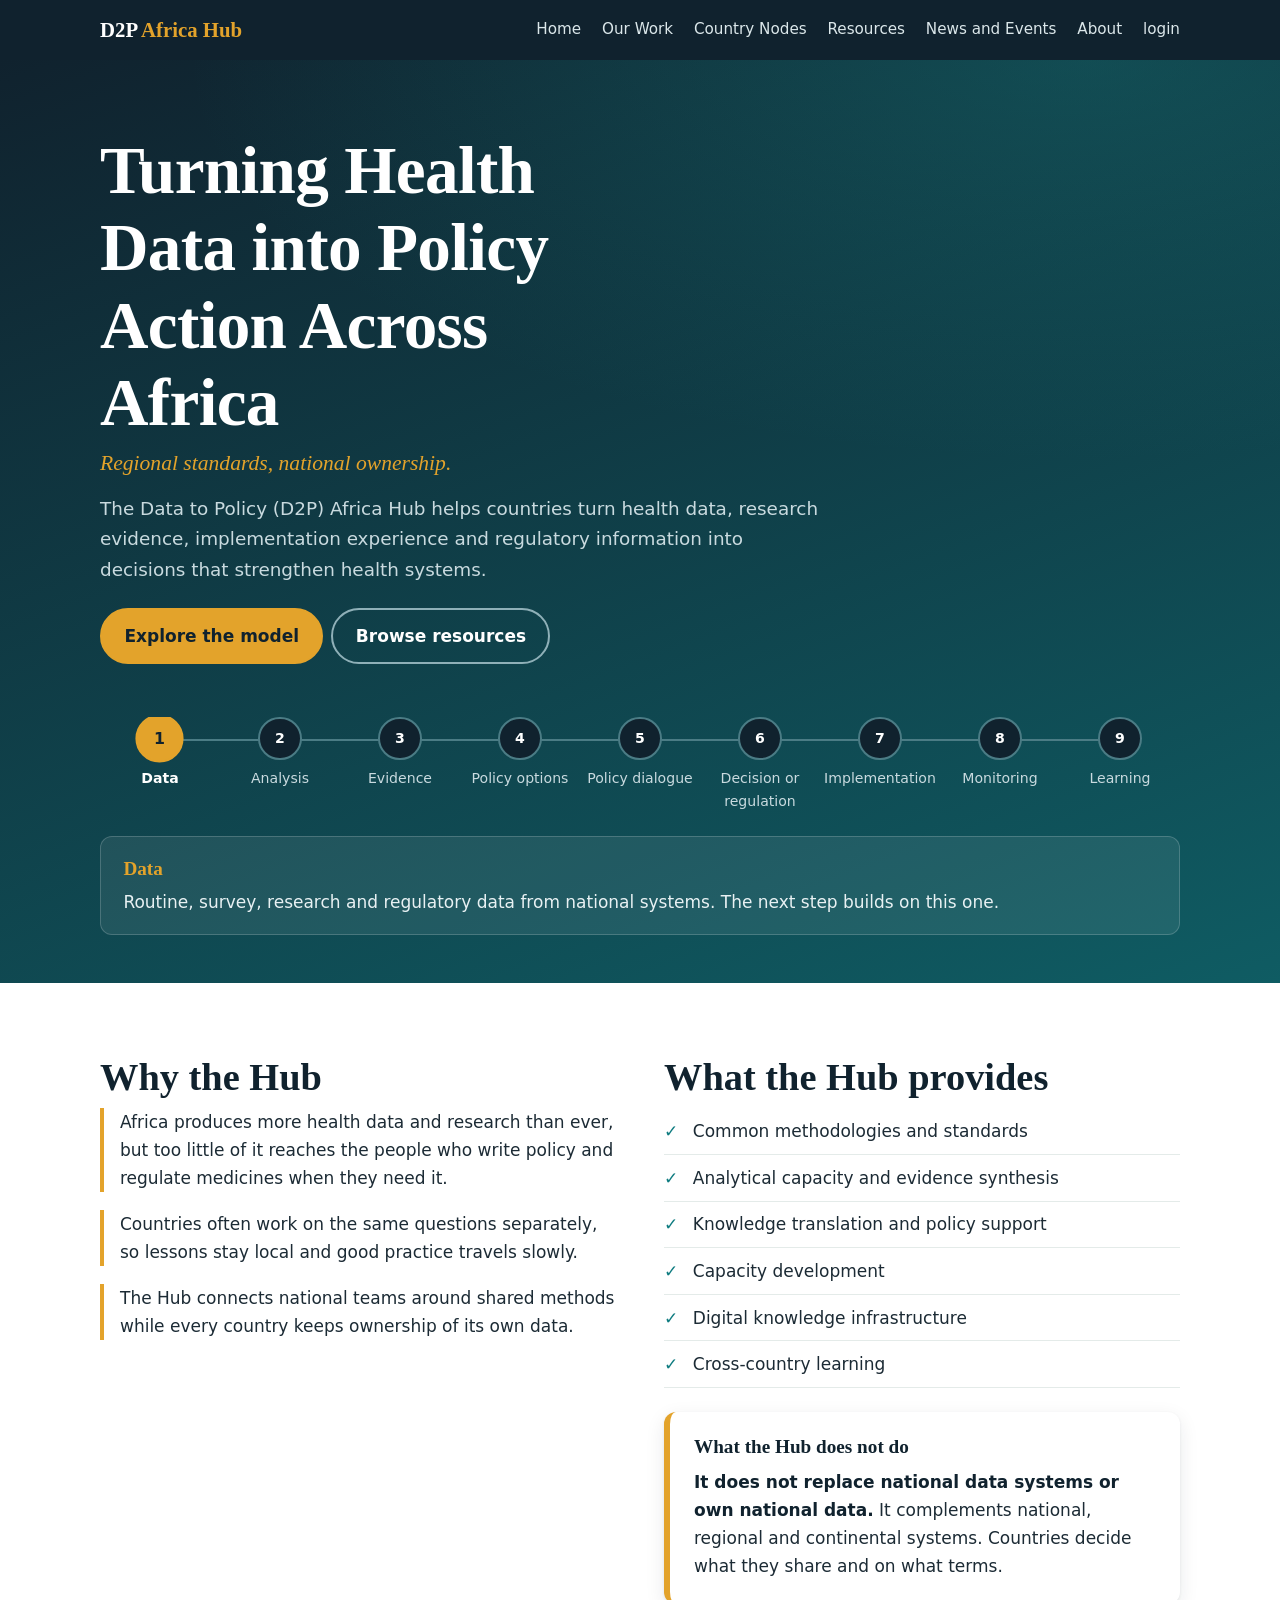
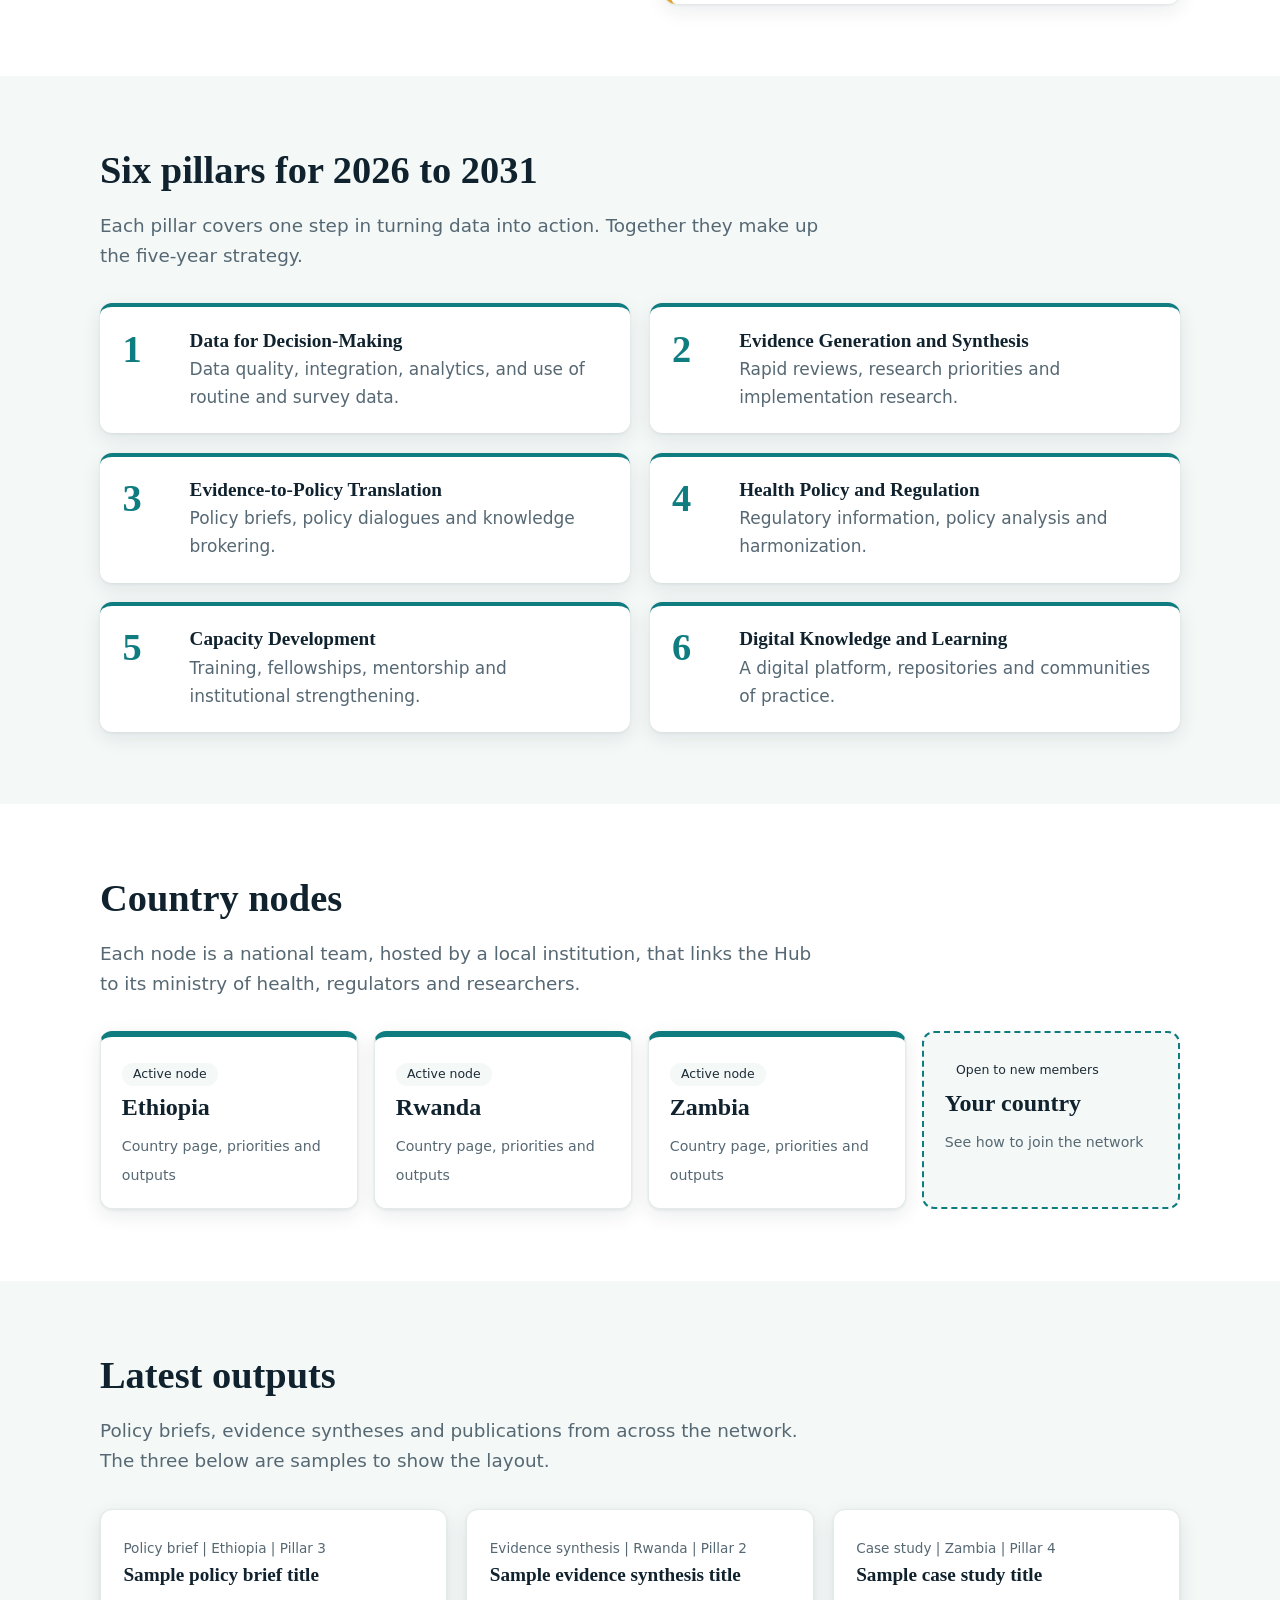
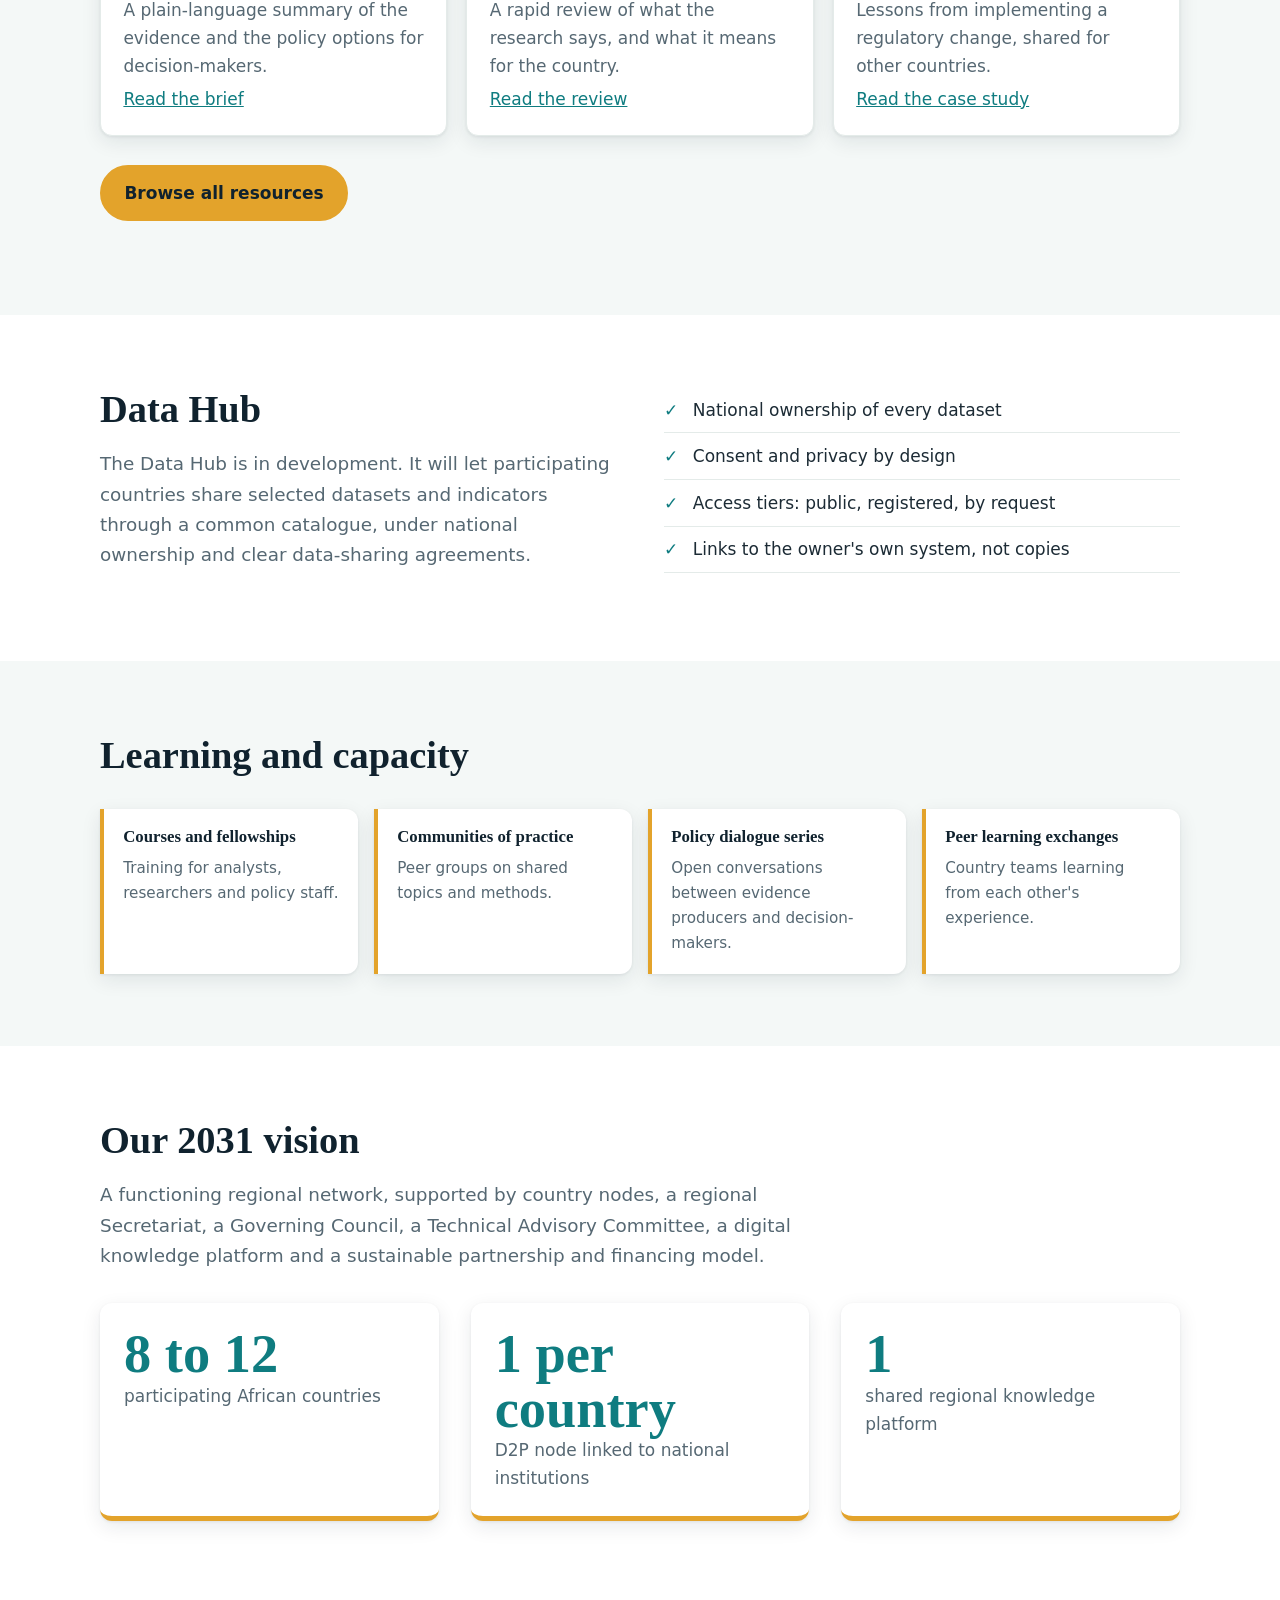
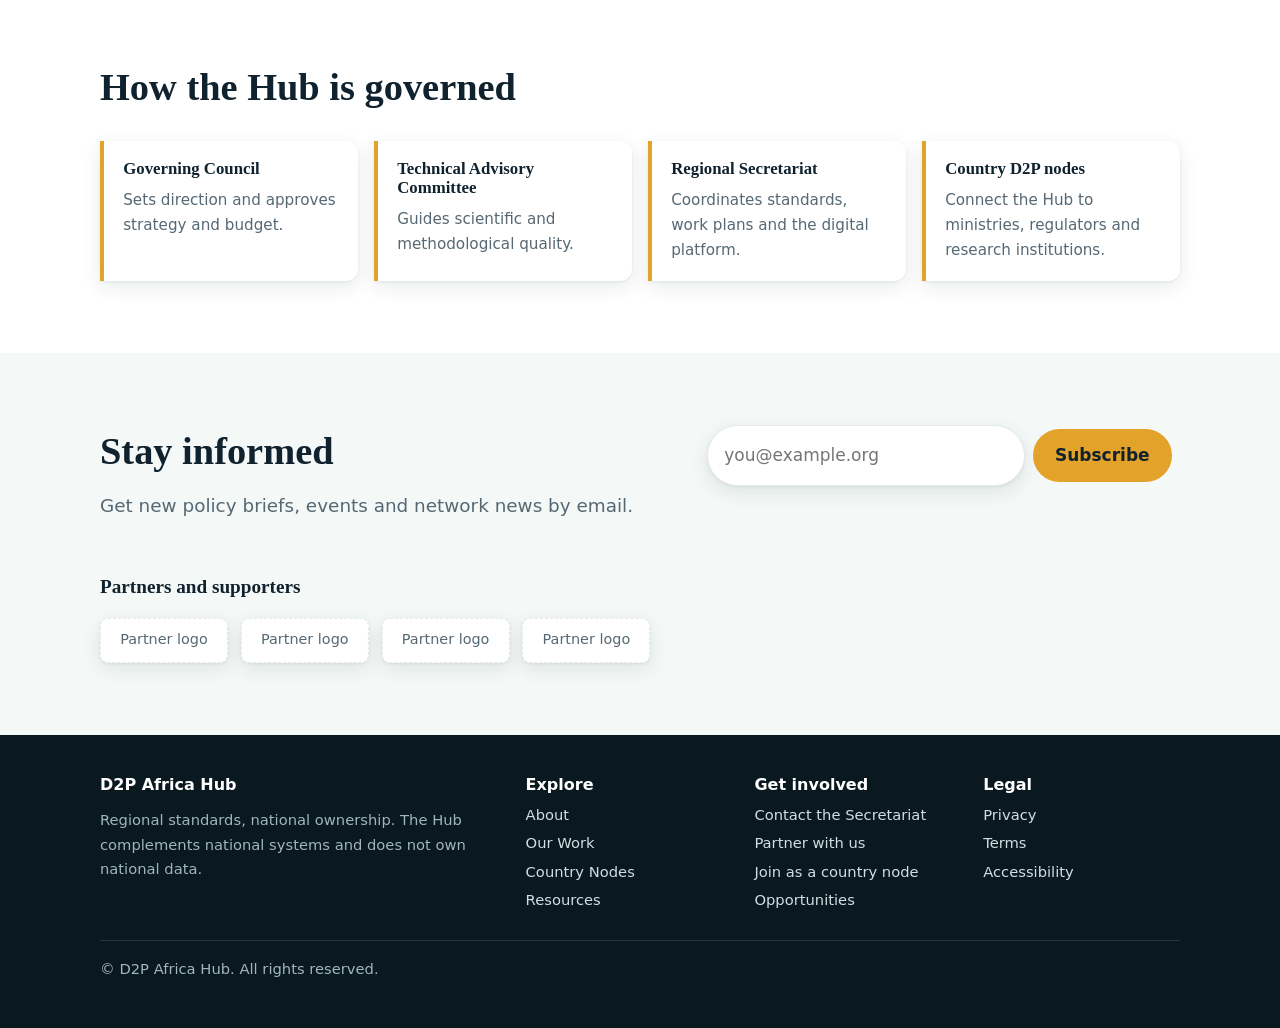
==== index.html @ c5712610 "first commit" ====
<!doctype html>
<html lang="en">
<head>
<meta charset="utf-8">
<meta name="viewport" content="width=device-width, initial-scale=1, viewport-fit=cover">
<title>D2P Africa Hub | Turning health data into policy action</title>
 <link rel="stylesheet" href="css/style.css">
</head>

<body>
<header class="top">
 <div class="w bar">
  <a class="brand" href="#top">D2P <b>Africa Hub</b></a>
  <button class="mb" id="mb" aria-expanded="false" aria-controls="nav">Menu</button>
  <nav class="main" id="nav" aria-label="Main">
   <a href="index.html">Home</a>
   <a href="Work.html">Our Work</a>
   <a href="Africa_Hub.html">Country Nodes</a>
   <a href="Resources.html">Resources</a> 
   <a href="Events.html">News and Events</a>
   <a href="About.html">About</a>
   <a href="Login.html">login</a>  
  </nav>
 </div>
</header>

<main id="top">
<section class="hero">
 <div class="w">
  <h1>Turning Health Data into Policy Action Across Africa</h1>
  <p class="tag">Regional standards, national ownership.</p>
  <p class="lede">The Data to Policy (D2P) Africa Hub helps countries turn health data, research evidence, implementation experience and regulatory information into decisions that strengthen health systems.</p>
  <p><a class="btn" href="#model">Explore the model</a><a class="btn o" href="#resources">Browse resources</a></p>
  <div class="pipe" id="model">
   <ol class="rail" role="tablist" aria-label="The D2P model"></ol>
   <div class="panel" aria-live="polite"></div>
  </div>
 </div>
</section>

<section class="sec" id="about">
 <div class="w cols">
  <div class="why">
   <h2>Why the Hub</h2>
   <p>Africa produces more health data and research than ever, but too little of it reaches the people who write policy and regulate medicines when they need it.</p>
   <p>Countries often work on the same questions separately, so lessons stay local and good practice travels slowly.</p>
   <p>The Hub connects national teams around shared methods while every country keeps ownership of its own data.</p>
  </div>
  <div>
   <h2>What the Hub provides</h2>
   <ul class="does"><li>Common methodologies and standards</li><li>Analytical capacity and evidence synthesis</li><li>Knowledge translation and policy support</li><li>Capacity development</li><li>Digital knowledge infrastructure</li><li>Cross-country learning</li></ul>
   <div class="not" style="margin-top:1.5rem"><h3>What the Hub does not do</h3><p style="margin:0"><strong>It does not replace national data systems or own national data.</strong> It complements national, regional and continental systems. Countries decide what they share and on what terms.</p></div>
  </div>
 </div>
</section>

<section class="sec alt" id="work">
 <div class="w">
  <h2>Six pillars for 2026 to 2031</h2>
  <p class="lede">Each pillar covers one step in turning data into action. Together they make up the five-year strategy.</p>
  <ul class="pl" id="pillars"></ul>
 </div>
</section>

<section class="sec" id="nodes">
 <div class="w">
  <h2>Country nodes</h2>
  <p class="lede">Each node is a national team, hosted by a local institution, that links the Hub to its ministry of health, regulators and researchers.</p>
  <div class="nodes">
   <a class="node" href="#ethiopia"><span class="badge">Active node</span><h3>Ethiopia</h3><small>Country page, priorities and outputs</small></a>
   <a class="node" href="#rwanda"><span class="badge">Active node</span><h3>Rwanda</h3><small>Country page, priorities and outputs</small></a>
   <a class="node" href="#zambia"><span class="badge">Active node</span><h3>Zambia</h3><small>Country page, priorities and outputs</small></a>
   <a class="node next" href="#involved"><span class="badge">Open to new members</span><h3>Your country</h3><small>See how to join the network</small></a>
  </div>
 </div>
</section>

<section class="sec alt" id="resources">
 <div class="w">
  <h2>Latest outputs</h2>
  <p class="lede">Policy briefs, evidence syntheses and publications from across the network. The three below are samples to show the layout.</p>
  <div class="outs">
   <article class="out"><p class="meta">Policy brief | Ethiopia | Pillar 3</p><h3>Sample policy brief title</h3><p>A plain-language summary of the evidence and the policy options for decision-makers.</p><a href="#resources">Read the brief</a></article>
   <article class="out"><p class="meta">Evidence synthesis | Rwanda | Pillar 2</p><h3>Sample evidence synthesis title</h3><p>A rapid review of what the research says, and what it means for the country.</p><a href="#resources">Read the review</a></article>
   <article class="out"><p class="meta">Case study | Zambia | Pillar 4</p><h3>Sample case study title</h3><p>Lessons from implementing a regulatory change, shared for other countries.</p><a href="#resources">Read the case study</a></article>
  </div>
  <p style="margin-top:1.5rem"><a class="btn" href="#resources">Browse all resources</a></p>
 </div>
</section>

<section class="sec" id="data">
 <div class="w cols">
  <div>
   <h2>Data Hub</h2>
   <p class="lede">The Data Hub is in development. It will let participating countries share selected datasets and indicators through a common catalogue, under national ownership and clear data-sharing agreements.</p>
  </div>
  <div>
   <ul class="does"><li>National ownership of every dataset</li><li>Consent and privacy by design</li><li>Access tiers: public, registered, by request</li><li>Links to the owner's own system, not copies</li></ul>
  </div>
 </div>
</section>

<section class="sec alt" id="learning">
 <div class="w">
  <h2>Learning and capacity</h2>
  <div class="gov">
   <div><h3>Courses and fellowships</h3><p>Training for analysts, researchers and policy staff.</p></div>
   <div><h3>Communities of practice</h3><p>Peer groups on shared topics and methods.</p></div>
   <div><h3>Policy dialogue series</h3><p>Open conversations between evidence producers and decision-makers.</p></div>
   <div><h3>Peer learning exchanges</h3><p>Country teams learning from each other's experience.</p></div>
  </div>
 </div>
</section>

<section class="sec vision">
 <div class="w">
  <h2>Our 2031 vision</h2>
  <p class="lede">A functioning regional network, supported by country nodes, a regional Secretariat, a Governing Council, a Technical Advisory Committee, a digital knowledge platform and a sustainable partnership and financing model.</p>
  <div class="stats"><div><strong>8 to 12</strong><span>participating African countries</span></div><div><strong>1 per country</strong><span>D2P node linked to national institutions</span></div><div><strong>1</strong><span>shared regional knowledge platform</span></div></div>
 </div>
</section>

<section class="sec" id="governance">
 <div class="w">
  <h2>How the Hub is governed</h2>
  <div class="gov">
   <div><h3>Governing Council</h3><p>Sets direction and approves strategy and budget.</p></div>
   <div><h3>Technical Advisory Committee</h3><p>Guides scientific and methodological quality.</p></div>
   <div><h3>Regional Secretariat</h3><p>Coordinates standards, work plans and the digital platform.</p></div>
   <div><h3>Country D2P nodes</h3><p>Connect the Hub to ministries, regulators and research institutions.</p></div>
  </div>
 </div>
</section>

<section class="sec alt" id="news">
 <div class="w news">
  <div><h2>Stay informed</h2><p class="lede">Get new policy briefs, events and network news by email.</p></div>
  <div>
   <form id="nf"><input type="email" required placeholder="you@example.org" aria-label="Email address"><button class="btn" type="submit">Subscribe</button></form>
   <p id="ok" role="status"></p>
  </div>
 </div>
 <div class="w"><h3 style="margin-top:2rem">Partners and supporters</h3><div class="logos"><span>Partner logo</span><span>Partner logo</span><span>Partner logo</span><span>Partner logo</span></div></div>
</section>
</main>

<footer id="involved">
 <div class="w">
  <div class="f">
   <div><h3>D2P Africa Hub</h3><p>Regional standards, national ownership. The Hub complements national systems and does not own national data.</p></div>
   <div><h3>Explore</h3><a href="#about">About</a><a href="#work">Our Work</a><a href="#nodes">Country Nodes</a><a href="#resources">Resources</a></div>
   <div><h3>Get involved</h3><a href="#involved">Contact the Secretariat</a><a href="#involved">Partner with us</a><a href="#involved">Join as a country node</a><a href="#involved">Opportunities</a></div>
   <div><h3>Legal</h3><a href="#top">Privacy</a><a href="#top">Terms</a><a href="#top">Accessibility</a></div>
  </div>
  <p class="ow">&copy; D2P Africa Hub. All rights reserved.</p>
 </div>
</footer>
<script src="js/script.js"></script>
 </body>
</html>
---- css/style.css ----
:root{--ink:#10222e;--lagoon:#0f7c80;--ochre:#e3a32b;--paper:#ffffff;--sage:#f4f8f7;--text:#1c2b35;--muted:#566873;--line:#e4ebe9;--sh:0 6px 20px rgba(16,34,46,.09),0 1px 3px rgba(16,34,46,.07);--card:#fff;--hero1:#10222e;--hero2:#0f5c63;
--serif:Georgia,"Iowan Old Style","Times New Roman",serif;--sans:system-ui,-apple-system,"Segoe UI",Roboto,Arial,sans-serif;
box-sizing:border-box;padding-top:env(safe-area-inset-top,0px);padding-bottom:env(safe-area-inset-bottom,0px)}
:root[data-theme="dark"]{--paper:#0c161d;--sage:#122029;--text:#e6eef1;--muted:#9bb0ba;--line:#243845;--card:#12202a;--ink:#e6eef1;--lagoon:#46c2c6;--sh:0 6px 20px rgba(0,0,0,.45)}
html{scroll-behavior:smooth;scroll-padding-top:calc(4.5rem + env(safe-area-inset-top,0px))}
*{box-sizing:border-box}
body{margin:0;background:var(--paper);color:var(--text);font:1.0625rem/1.65 var(--sans)}
a{color:var(--lagoon)}
:focus-visible{outline:3px solid var(--ochre);outline-offset:2px}
.w{max-width:1120px;margin:0 auto;padding:0 1.25rem}
h1,h2,h3{font-family:var(--serif);line-height:1.15;color:var(--ink);margin:0 0 .6rem}
h2{font-size:clamp(1.7rem,3.6vw,2.4rem)}h3{font-size:1.2rem}
.sec{padding:4.5rem 0}.alt{background:var(--sage)}
.lede{max-width:62ch;color:var(--muted);font-size:1.15rem}
/* header */
header.top{position:sticky;top:0;z-index:20;background:#10222e;color:#fff;padding-top:env(safe-area-inset-top,0px)}
.bar{display:flex;align-items:center;justify-content:space-between;gap:1rem;min-height:3.75rem}
.brand{font:700 1.3rem var(--serif);color:#fff;text-decoration:none}.brand b{color:var(--ochre)}
nav.main{display:flex;gap:1.3rem;align-items:center}nav.main a{color:#dbe7ea;text-decoration:none;font-size:.95rem}
nav.main a:hover{color:#fff}
.join{background:var(--ochre);color:#10222e!important;padding:.45rem 1rem;border-radius:999px;font-weight:700}
.mb{display:none;background:none;border:1px solid #6b8591;color:#fff;border-radius:6px;padding:.35rem .8rem;font:inherit}
.util{background:#0a1820;color:#9fb6bf;font-size:.82rem}.util .w{display:flex;justify-content:flex-end;gap:1.2rem;padding-top:.3rem;padding-bottom:.3rem}
.util a,.util button{color:#9fb6bf;text-decoration:none;background:none;border:0;font:inherit;cursor:pointer}
@media(max-width:860px){.mb{display:block}nav.main{display:none;position:absolute;left:0;right:0;top:100%;background:#10222e;flex-direction:column;align-items:flex-start;padding:1rem 1.25rem 1.5rem}nav.main.open{display:flex}}
/* hero */
.hero{background:radial-gradient(900px 400px at 85% 0,#17808055,transparent),linear-gradient(160deg,var(--hero1),var(--hero2));color:#fff;padding:4.5rem 0 3rem}
.hero h1{color:#fff;font-size:clamp(2.3rem,6vw,4.2rem);max-width:15ch;letter-spacing:-.01em}
.hero .tag{font:italic 1.35rem var(--serif);color:var(--ochre);margin:.2rem 0 1rem}
.hero p.lede{color:#c9dadf}
.btn{display:inline-block;padding:.75rem 1.4rem;border-radius:999px;font-weight:700;text-decoration:none;background:var(--ochre);color:#10222e;border:2px solid var(--ochre);margin:.3rem .5rem .3rem 0}
.btn.o{background:transparent;color:#fff;border-color:#8fb0b8}
/* pipeline */
.pipe{margin-top:3rem}
.rail{display:flex;list-style:none;margin:0;padding:0;overflow-x:auto;gap:0;scrollbar-width:thin}
.rail li{flex:1 0 108px;position:relative;text-align:center}
.rail li:not(:last-child)::after{content:"";position:absolute;top:1.35rem;left:50%;width:100%;height:2px;background:#4b7c85}
.rail button{position:relative;z-index:1;background:none;border:0;color:#c9dadf;font:inherit;font-size:.88rem;cursor:pointer;padding:0 .2rem;width:100%}
.rail .dot{display:grid;place-items:center;width:2.7rem;height:2.7rem;margin:0 auto .4rem;border-radius:50%;background:#10222e;border:2px solid #4b7c85;font-weight:700;color:#fff}
.rail button[aria-selected=true] .dot{background:var(--ochre);border-color:var(--ochre);color:#10222e;transform:scale(1.12)}
.rail button[aria-selected=true]{color:#fff;font-weight:700}
.panel{margin-top:1.4rem;background:#ffffff14;border:1px solid #ffffff2e;border-radius:12px;padding:1.1rem 1.4rem;min-height:5.5rem}
.panel strong{font:600 1.2rem var(--serif);color:var(--ochre)}.panel p{margin:.3rem 0 0;color:#e8f1f3}
/* two col */
.cols{display:grid;grid-template-columns:1fr 1fr;gap:3rem;align-items:start}
@media(max-width:800px){.cols{grid-template-columns:1fr;gap:1.5rem}}
.why p{border-left:4px solid var(--ochre);padding-left:1rem;margin:0 0 1.1rem}
.does{list-style:none;padding:0;margin:0}.does li{padding:.55rem 0 .55rem 1.8rem;border-bottom:1px solid var(--line);position:relative}
.does li::before{content:"\2713";position:absolute;left:0;color:var(--lagoon);font-weight:700}
.not{background:var(--card);color:var(--text);border-left:6px solid var(--ochre);border-radius:12px;padding:1.5rem;box-shadow:var(--sh)}.not h3{color:var(--ink)}.not strong{color:var(--ink)}
/* pillars */
.pl{list-style:none;margin:2rem 0 0;padding:0;display:grid;grid-template-columns:1fr 1fr;gap:1.2rem}
@media(max-width:800px){.pl{grid-template-columns:1fr}}
.pl li{display:grid;grid-template-columns:3.2rem 1fr;gap:1rem;padding:1.4rem;background:var(--card);border-radius:12px;box-shadow:var(--sh);border-top:4px solid var(--lagoon)}
.pl .n{font:700 2.4rem/1 var(--serif);color:var(--lagoon)}
.pl h3{margin-bottom:.2rem}.pl p{margin:0;color:var(--muted)}
.pl a{text-decoration:none;color:inherit}.pl a:hover h3{color:var(--lagoon)}
/* nodes */
.nodes{display:grid;grid-template-columns:repeat(4,1fr);gap:1rem;margin-top:2rem}
@media(max-width:900px){.nodes{grid-template-columns:1fr 1fr}}@media(max-width:560px){.nodes{grid-template-columns:1fr}}
.node{background:var(--card);border:1px solid var(--line);border-top:6px solid var(--lagoon);border-radius:12px;padding:1.3rem;box-shadow:var(--sh);text-decoration:none;color:var(--text)}
.node h3{font-size:1.5rem}.node small{color:var(--muted)}
.node.next{border:2px dashed var(--lagoon);border-top-width:2px;box-shadow:none;background:var(--sage)}
.badge{display:inline-block;font-size:.78rem;background:var(--sage);border-radius:999px;padding:.1rem .7rem;margin-bottom:.5rem}
/* outputs */
.outs{display:grid;grid-template-columns:repeat(3,1fr);gap:1.2rem;margin-top:2rem}
@media(max-width:860px){.outs{grid-template-columns:1fr}}
.out{background:var(--card);border:1px solid var(--line);border-radius:12px;padding:1.4rem;box-shadow:var(--sh)}
.out p{margin:.3rem 0;color:var(--muted)}.meta{font-size:.85rem;color:var(--muted)}
/* vision */
.vision{background:var(--paper)}
.stats{display:grid;grid-template-columns:repeat(3,1fr);gap:2rem;margin-top:2rem}
@media(max-width:760px){.stats{grid-template-columns:1fr}}
.stats>div{background:var(--card);border-radius:12px;padding:1.5rem;box-shadow:var(--sh);border-bottom:5px solid var(--ochre)}
.stats strong{display:block;font:700 clamp(2.4rem,5vw,3.4rem)/1 var(--serif);color:var(--lagoon)}
.stats span{color:var(--muted)}
/* governance */
.gov{display:grid;grid-template-columns:repeat(4,1fr);gap:1rem;margin-top:2rem}
@media(max-width:900px){.gov{grid-template-columns:1fr 1fr}}@media(max-width:560px){.gov{grid-template-columns:1fr}}
.gov div{border-left:4px solid var(--ochre);background:var(--card);padding:1.1rem 1.2rem;border-radius:0 12px 12px 0;box-shadow:var(--sh)}
.gov h3{font-size:1.05rem}.gov p{margin:0;font-size:.95rem;color:var(--muted)}
/* footer */
.news{display:grid;grid-template-columns:1.2fr 1fr;gap:2.5rem;align-items:center}
@media(max-width:800px){.news{grid-template-columns:1fr}}
.news form{display:flex;gap:.5rem;flex-wrap:wrap}
.news input{box-shadow:var(--sh);flex:1 1 220px;padding:.8rem 1rem;border-radius:999px;border:1px solid var(--line);background:var(--card);color:var(--text);font:inherit}
.news button{border:0;cursor:pointer;font:inherit;font-weight:700}
#ok{color:var(--lagoon);font-weight:600;min-height:1.5rem}
.logos{display:flex;gap:.8rem;flex-wrap:wrap;margin-top:1.2rem}.logos span{border:1px dashed var(--line);border-radius:8px;padding:.6rem 1.2rem;background:var(--card);box-shadow:var(--sh);color:var(--muted);font-size:.9rem}
footer{background:#0a1820;color:#9fb6bf;padding:2.5rem 0 calc(2rem + env(safe-area-inset-bottom,0px));font-size:.92rem}
footer .f{display:grid;grid-template-columns:2fr 1fr 1fr 1fr;gap:2rem}
@media(max-width:800px){footer .f{grid-template-columns:1fr 1fr}}
footer a{color:#cfe0e4;display:block;text-decoration:none;margin:.25rem 0}footer h3{color:#fff;font:600 1rem var(--sans)}
footer .ow{border-top:1px solid #1f3743;margin-top:1.5rem;padding-top:1rem}
@media(prefers-reduced-motion:reduce){html{scroll-behavior:auto}*{transition:none!important}}
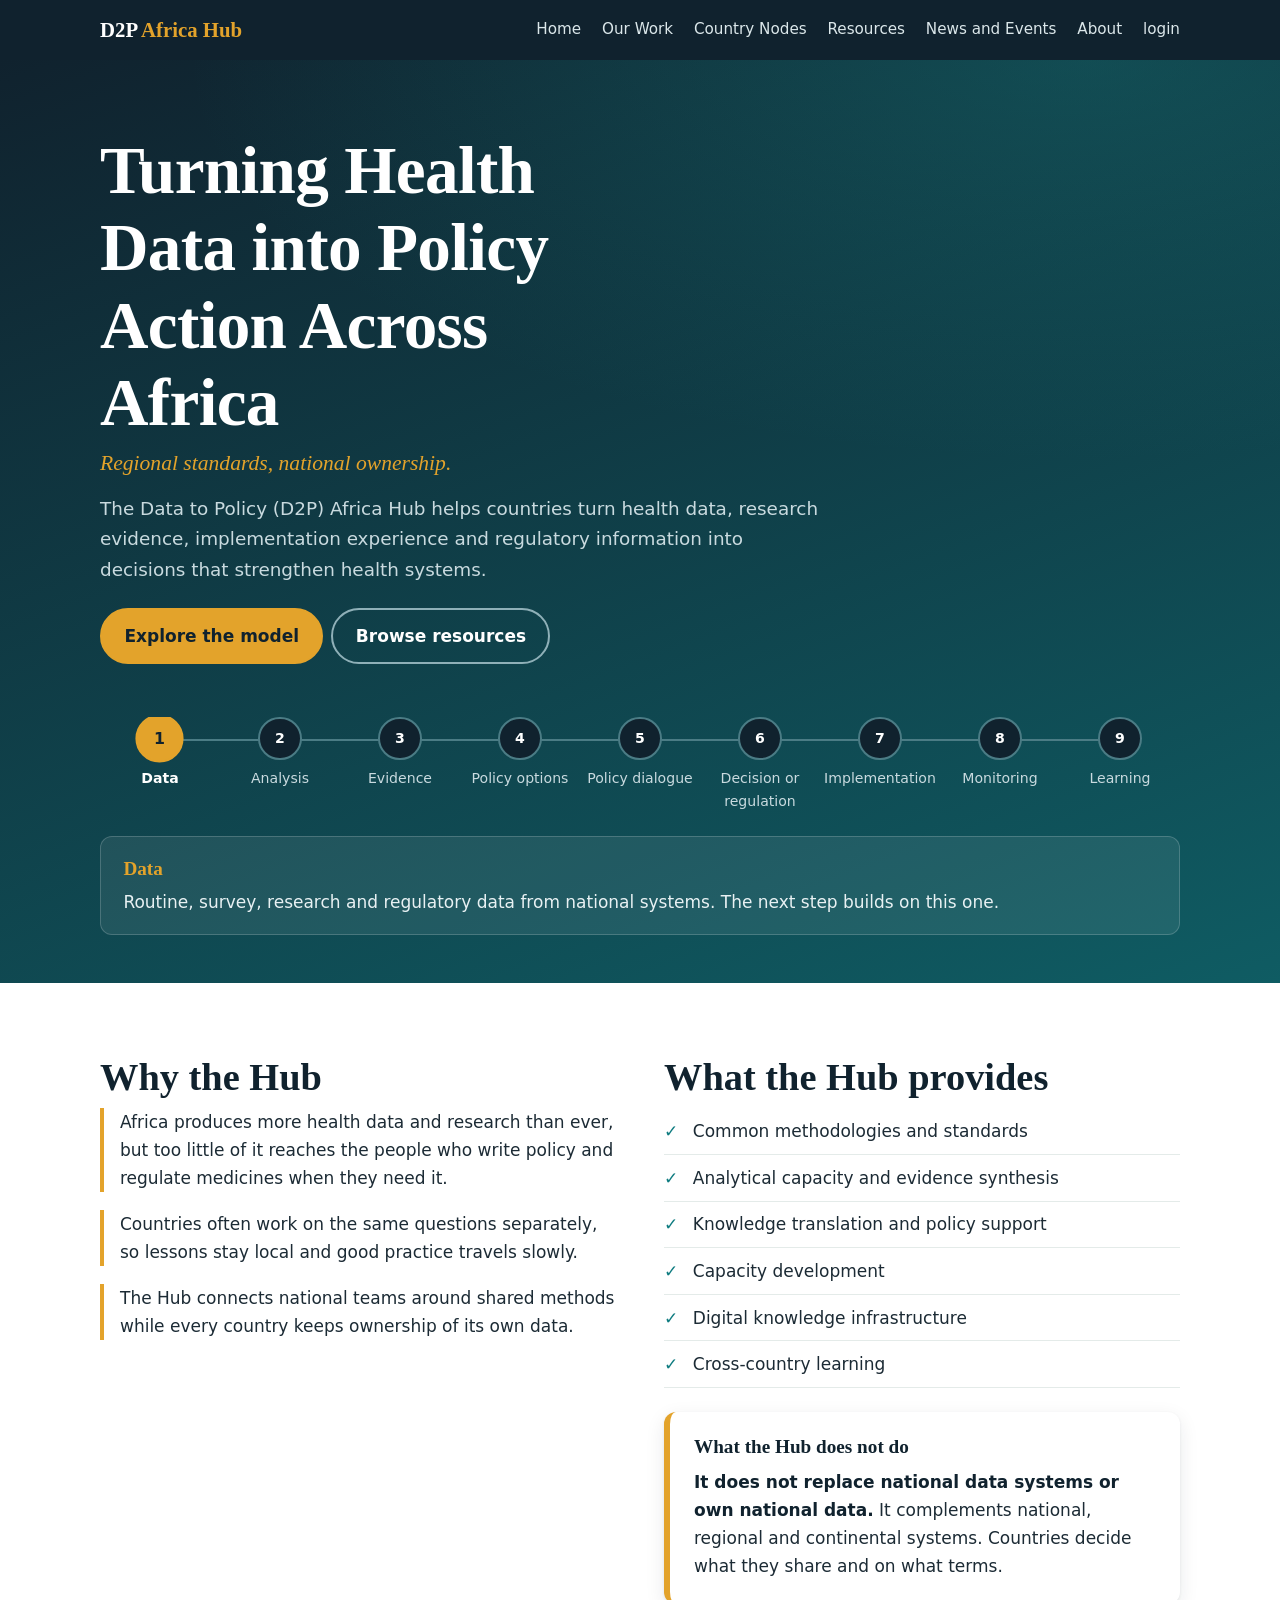
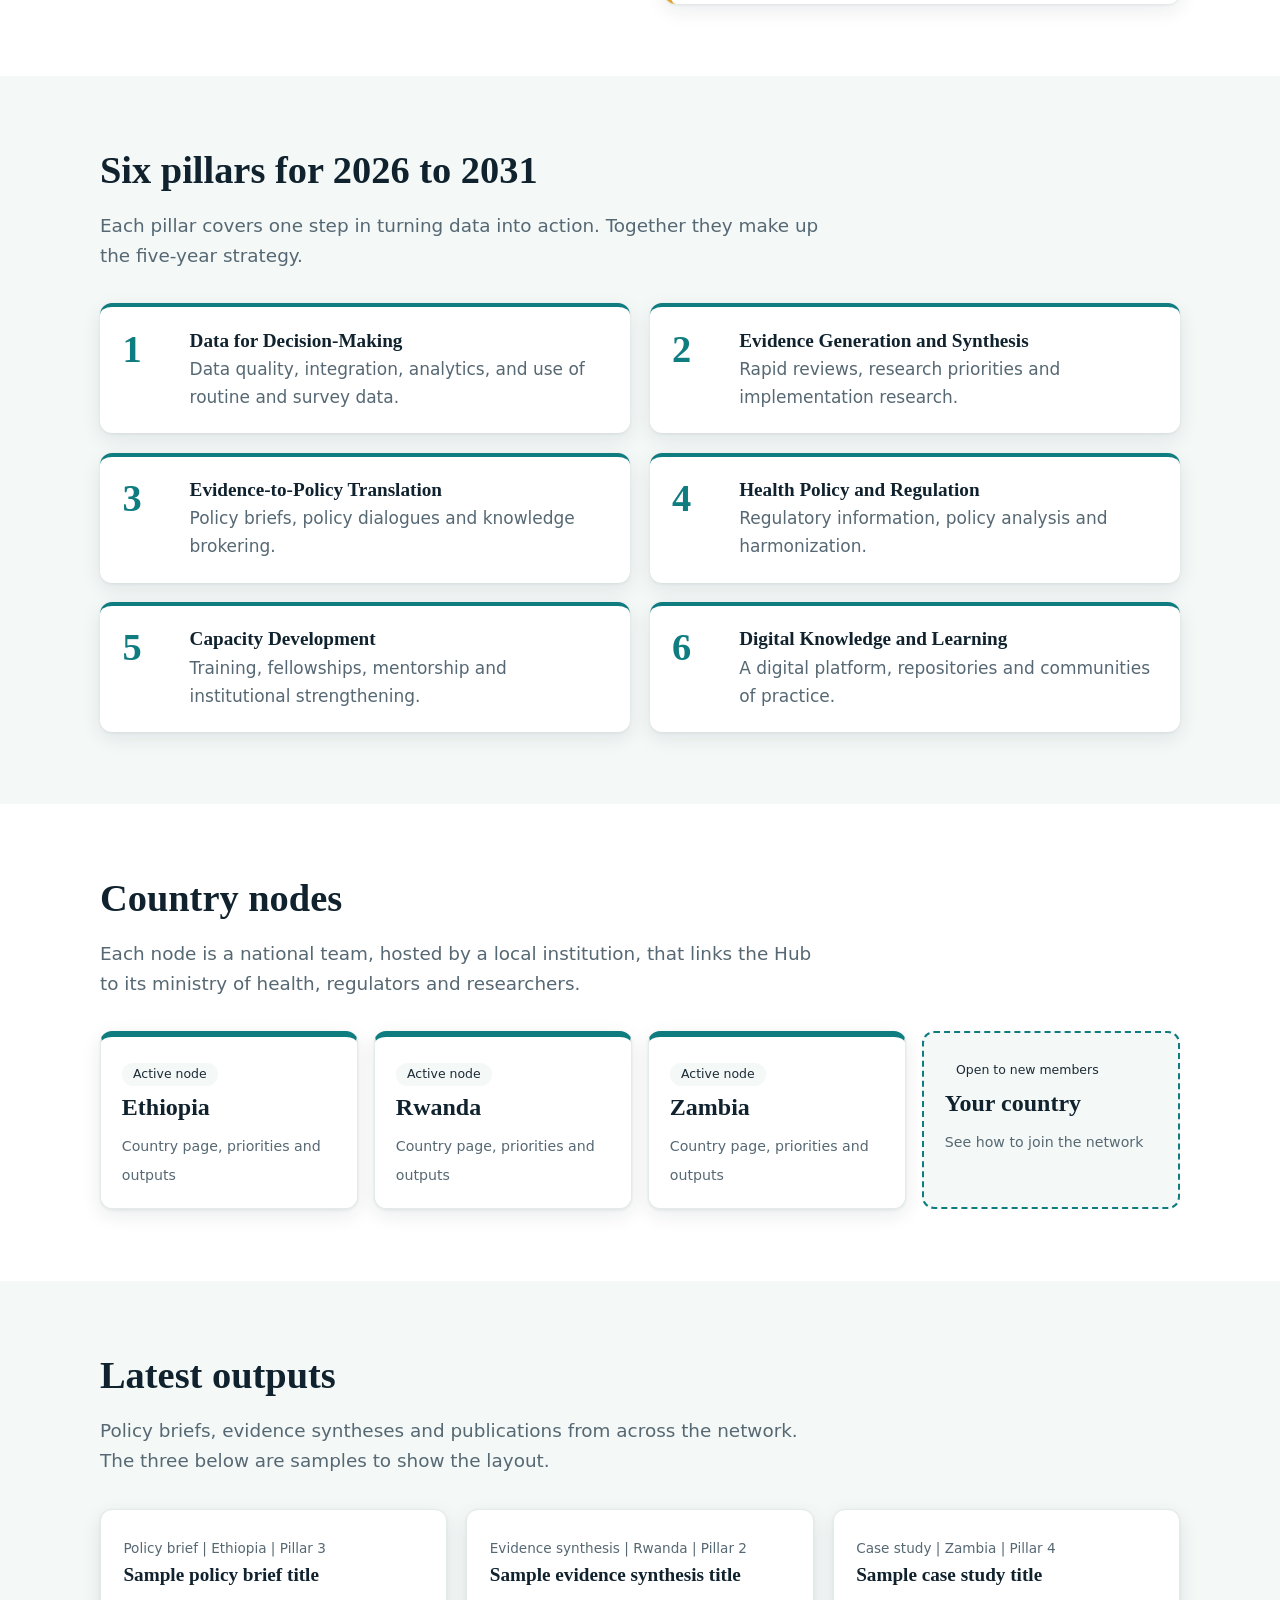
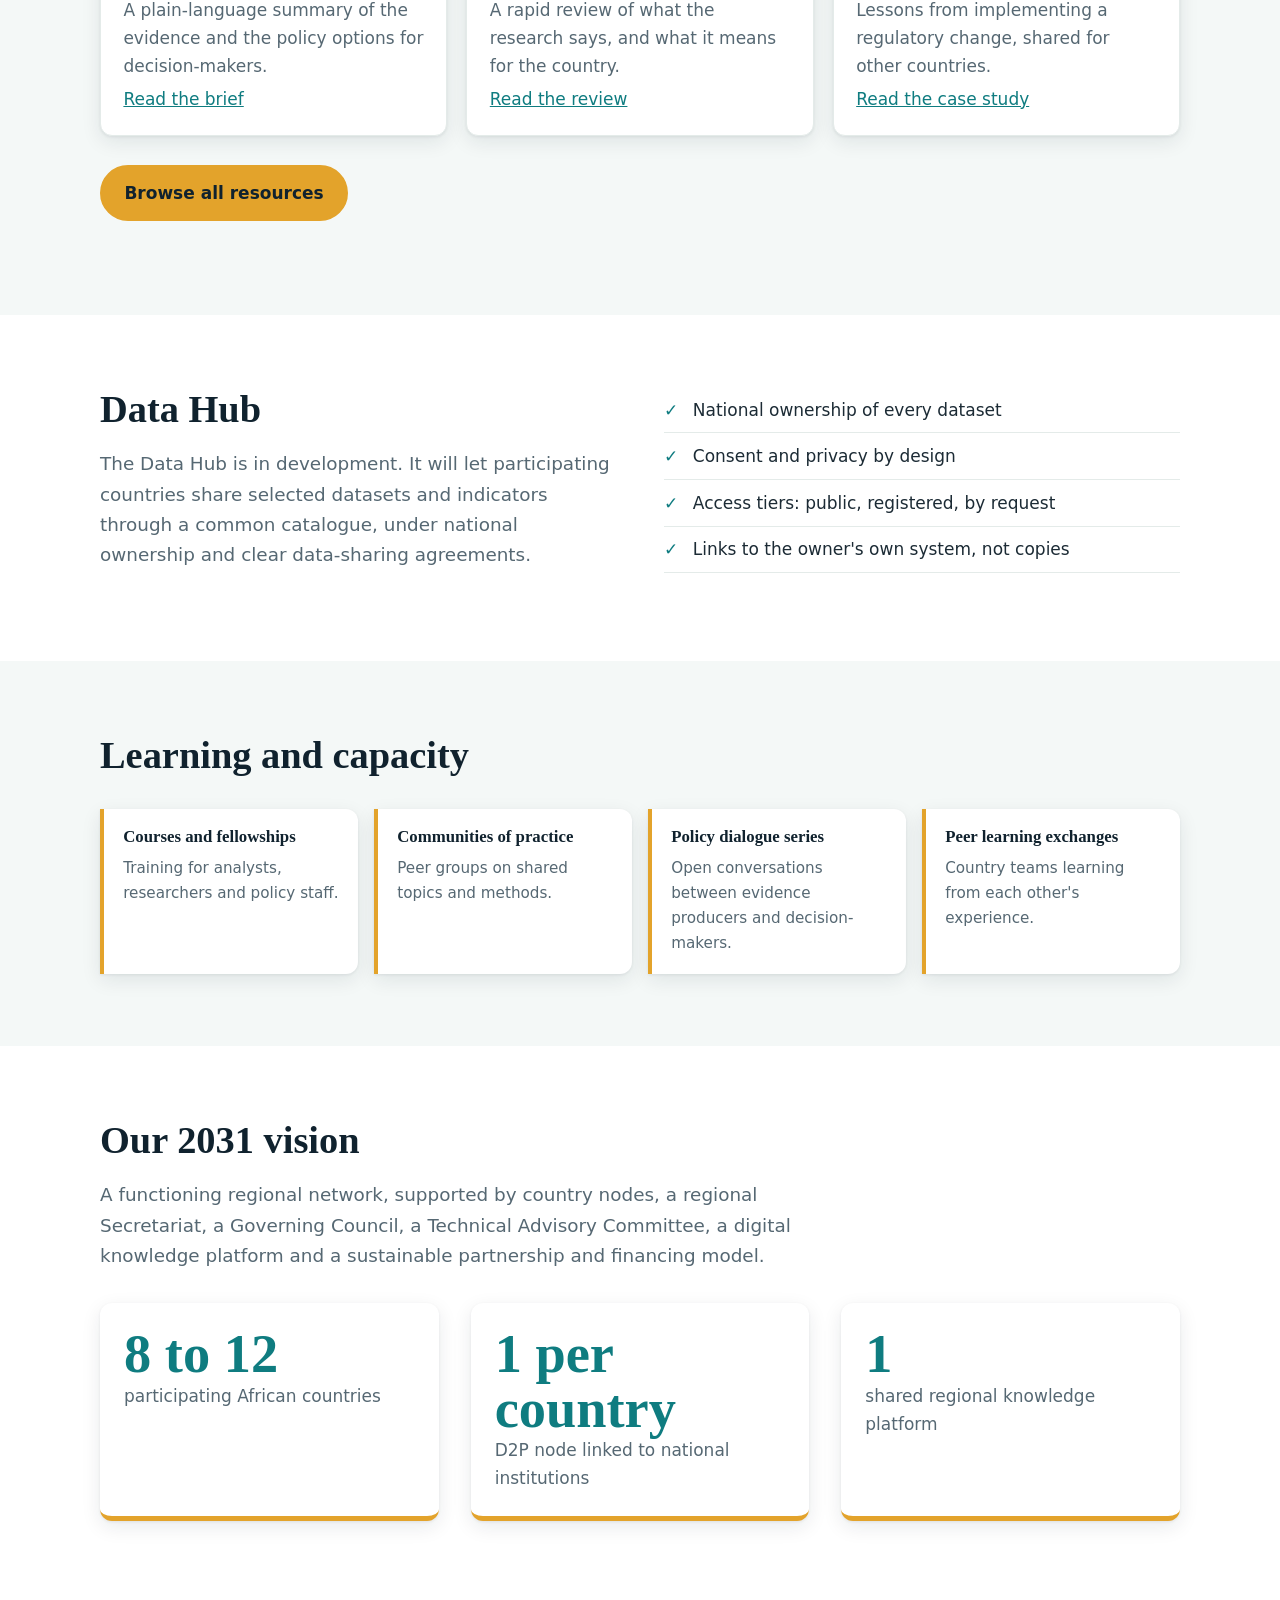
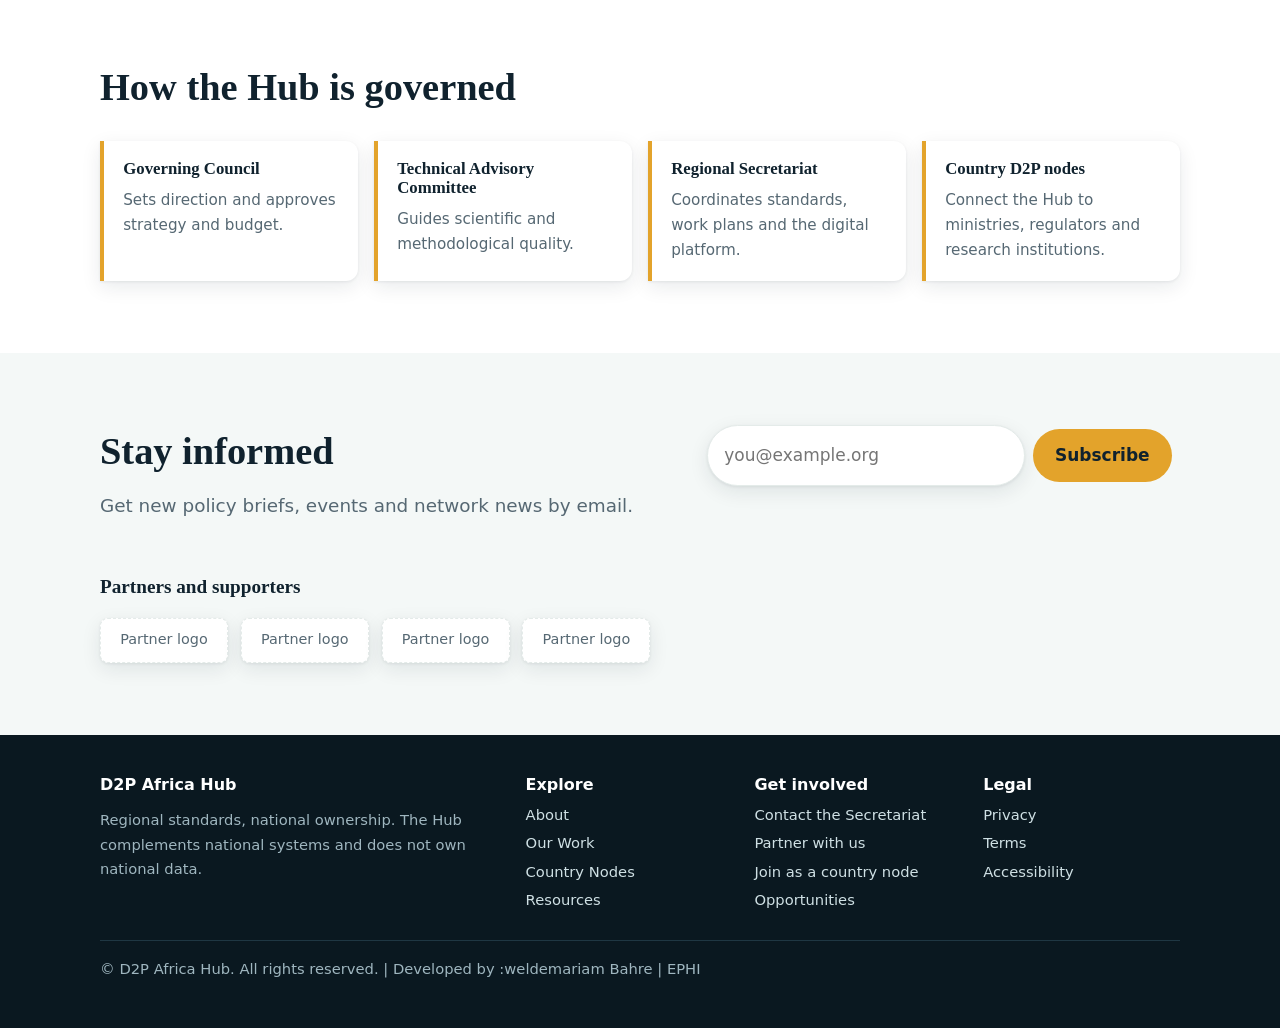
==== commit 3990e23c: "about" ====
--- a/index.html
+++ b/index.html
@@ -152,7 +152,7 @@
    <div><h3>Get involved</h3><a href="#involved">Contact the Secretariat</a><a href="#involved">Partner with us</a><a href="#involved">Join as a country node</a><a href="#involved">Opportunities</a></div>
    <div><h3>Legal</h3><a href="#top">Privacy</a><a href="#top">Terms</a><a href="#top">Accessibility</a></div>
   </div>
-  <p class="ow">&copy; D2P Africa Hub. All rights reserved.</p>
+  <p class="ow">&copy; D2P Africa Hub. All rights reserved.    | Developed by :weldemariam Bahre | EPHI </p>
  </div>
 </footer>
 <script src="js/script.js"></script>
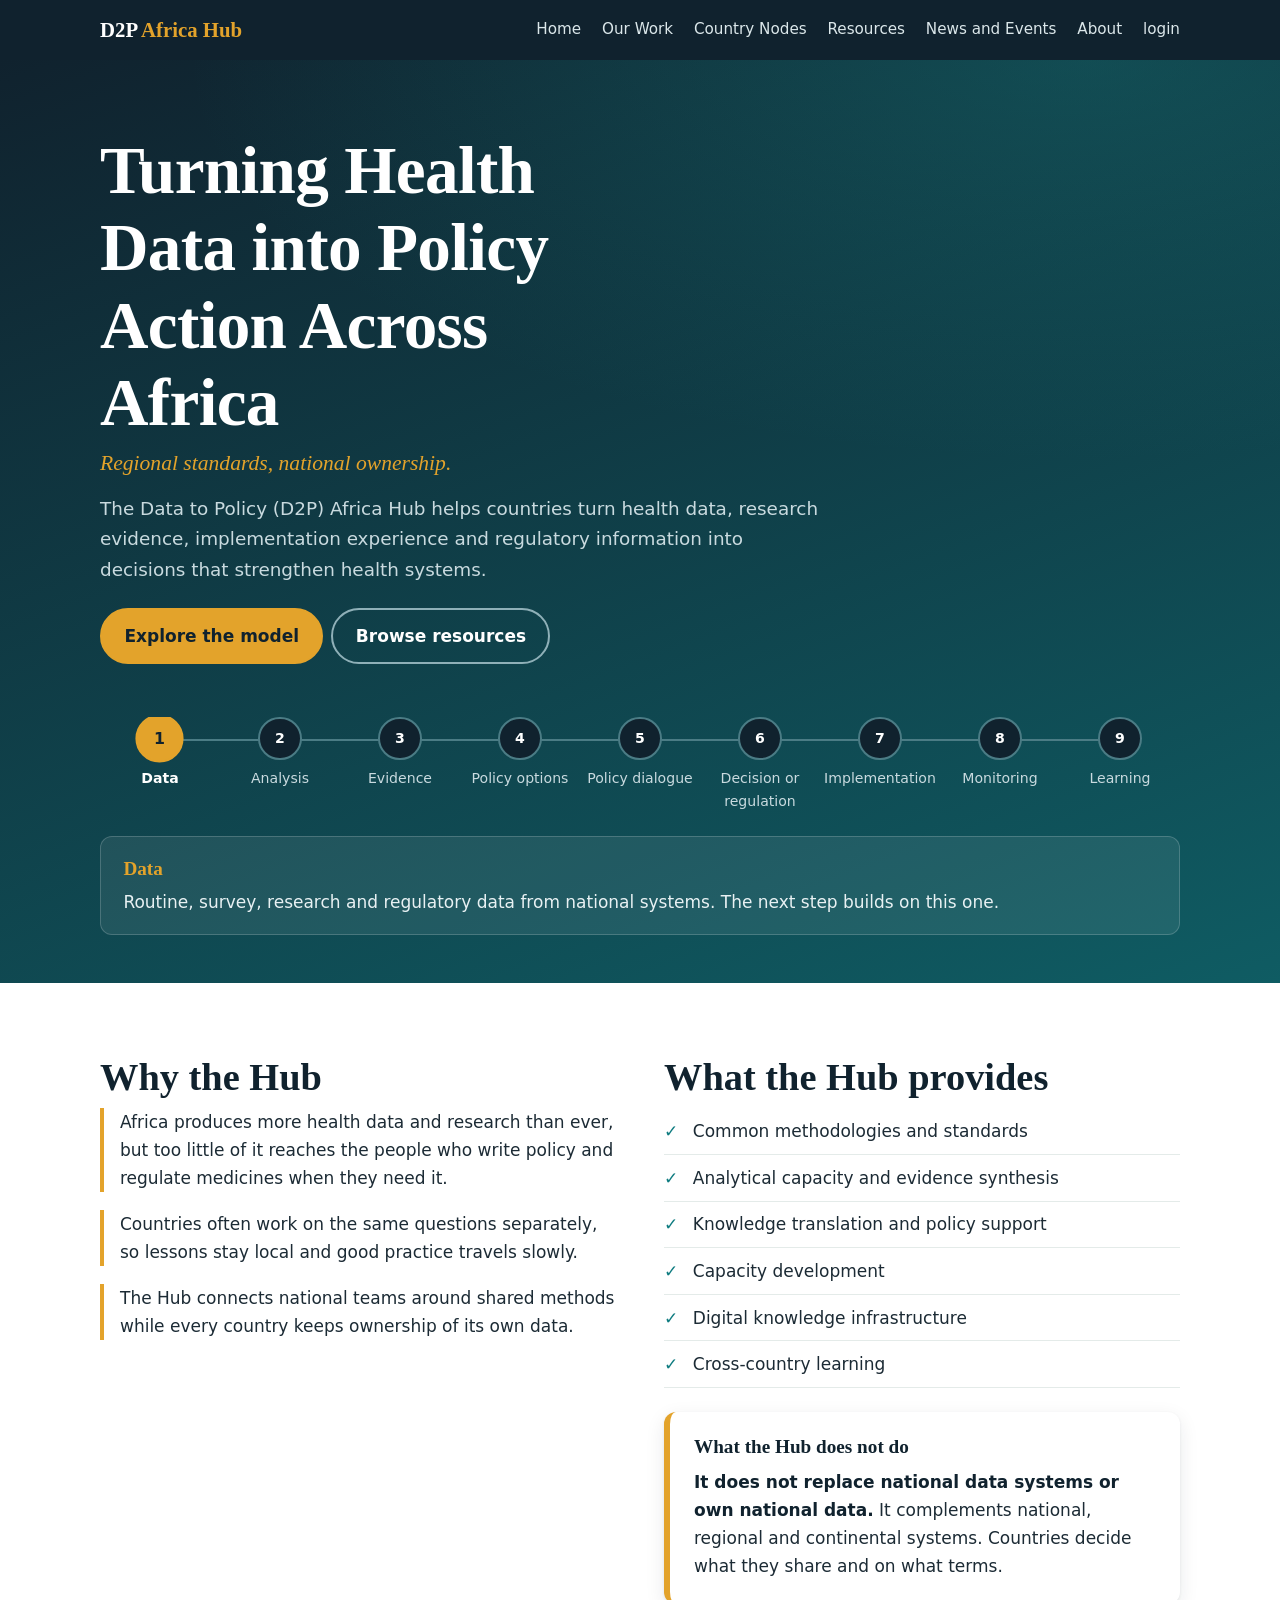
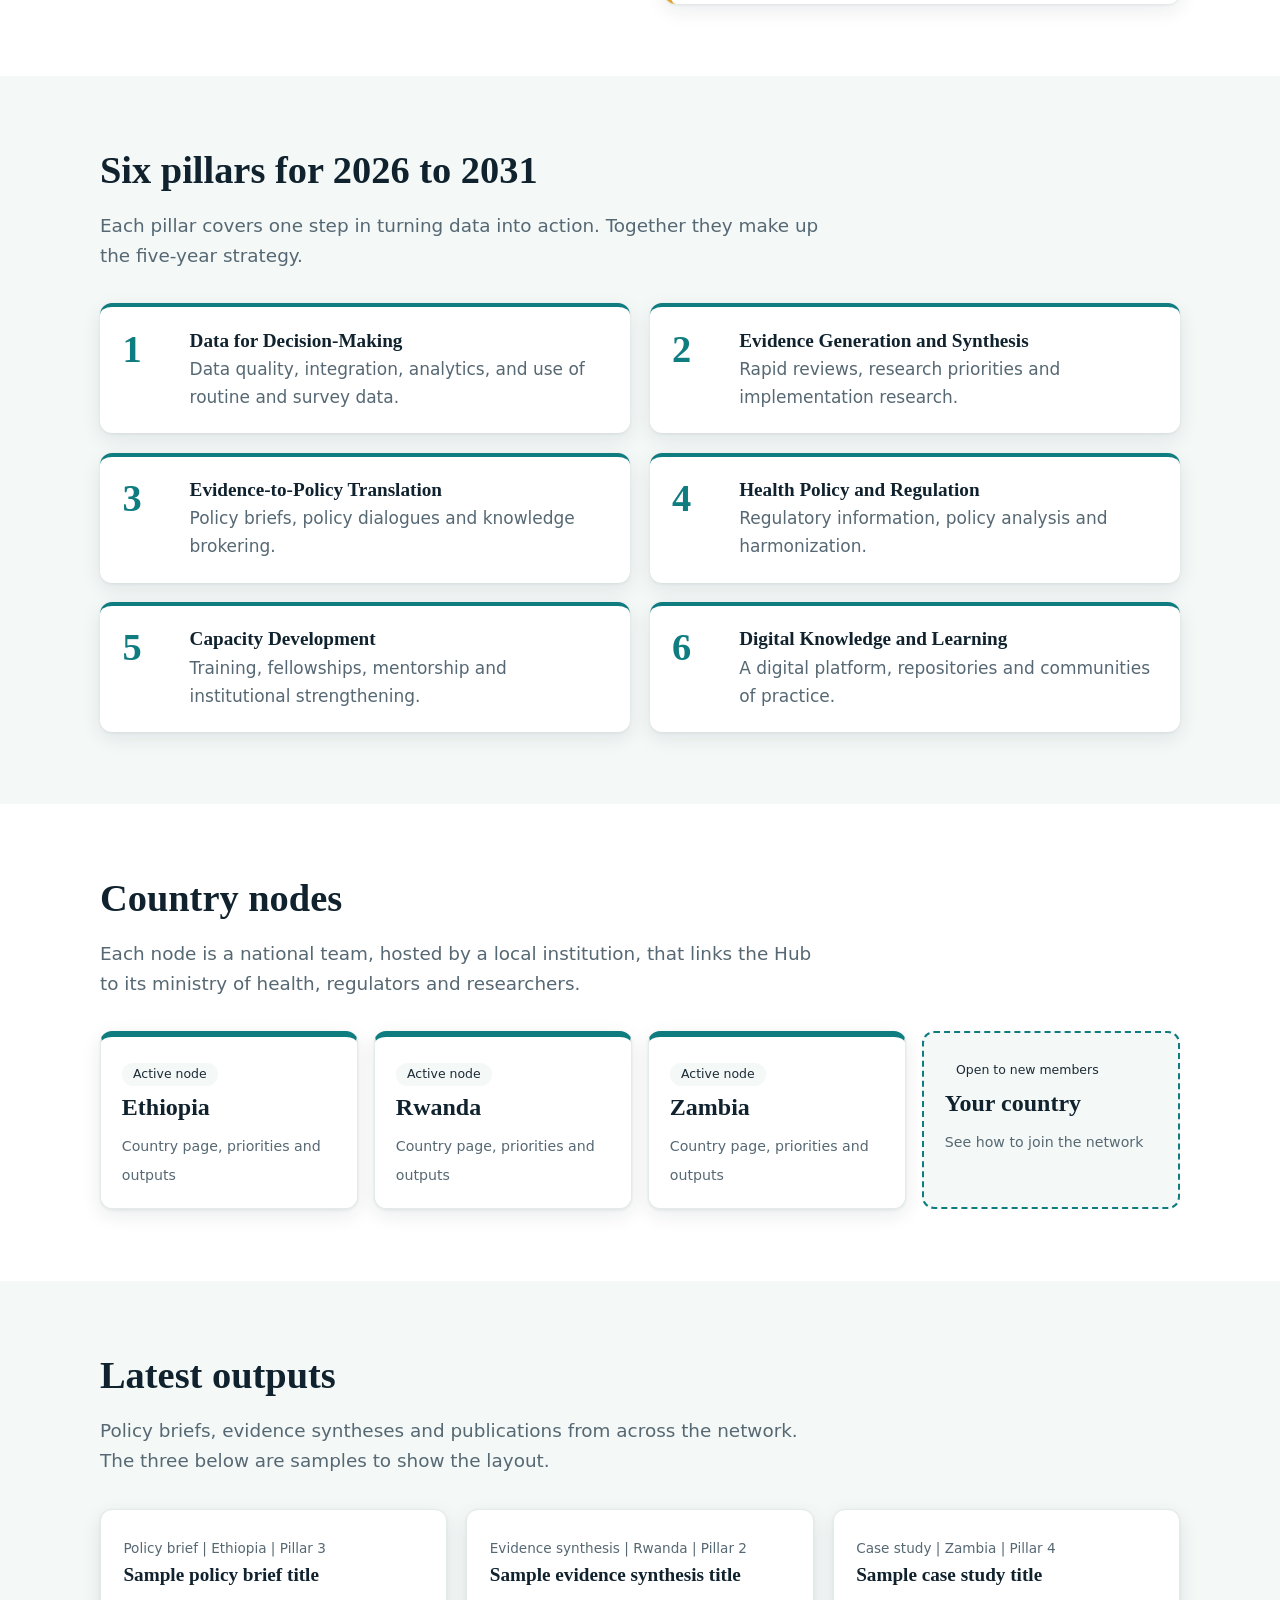
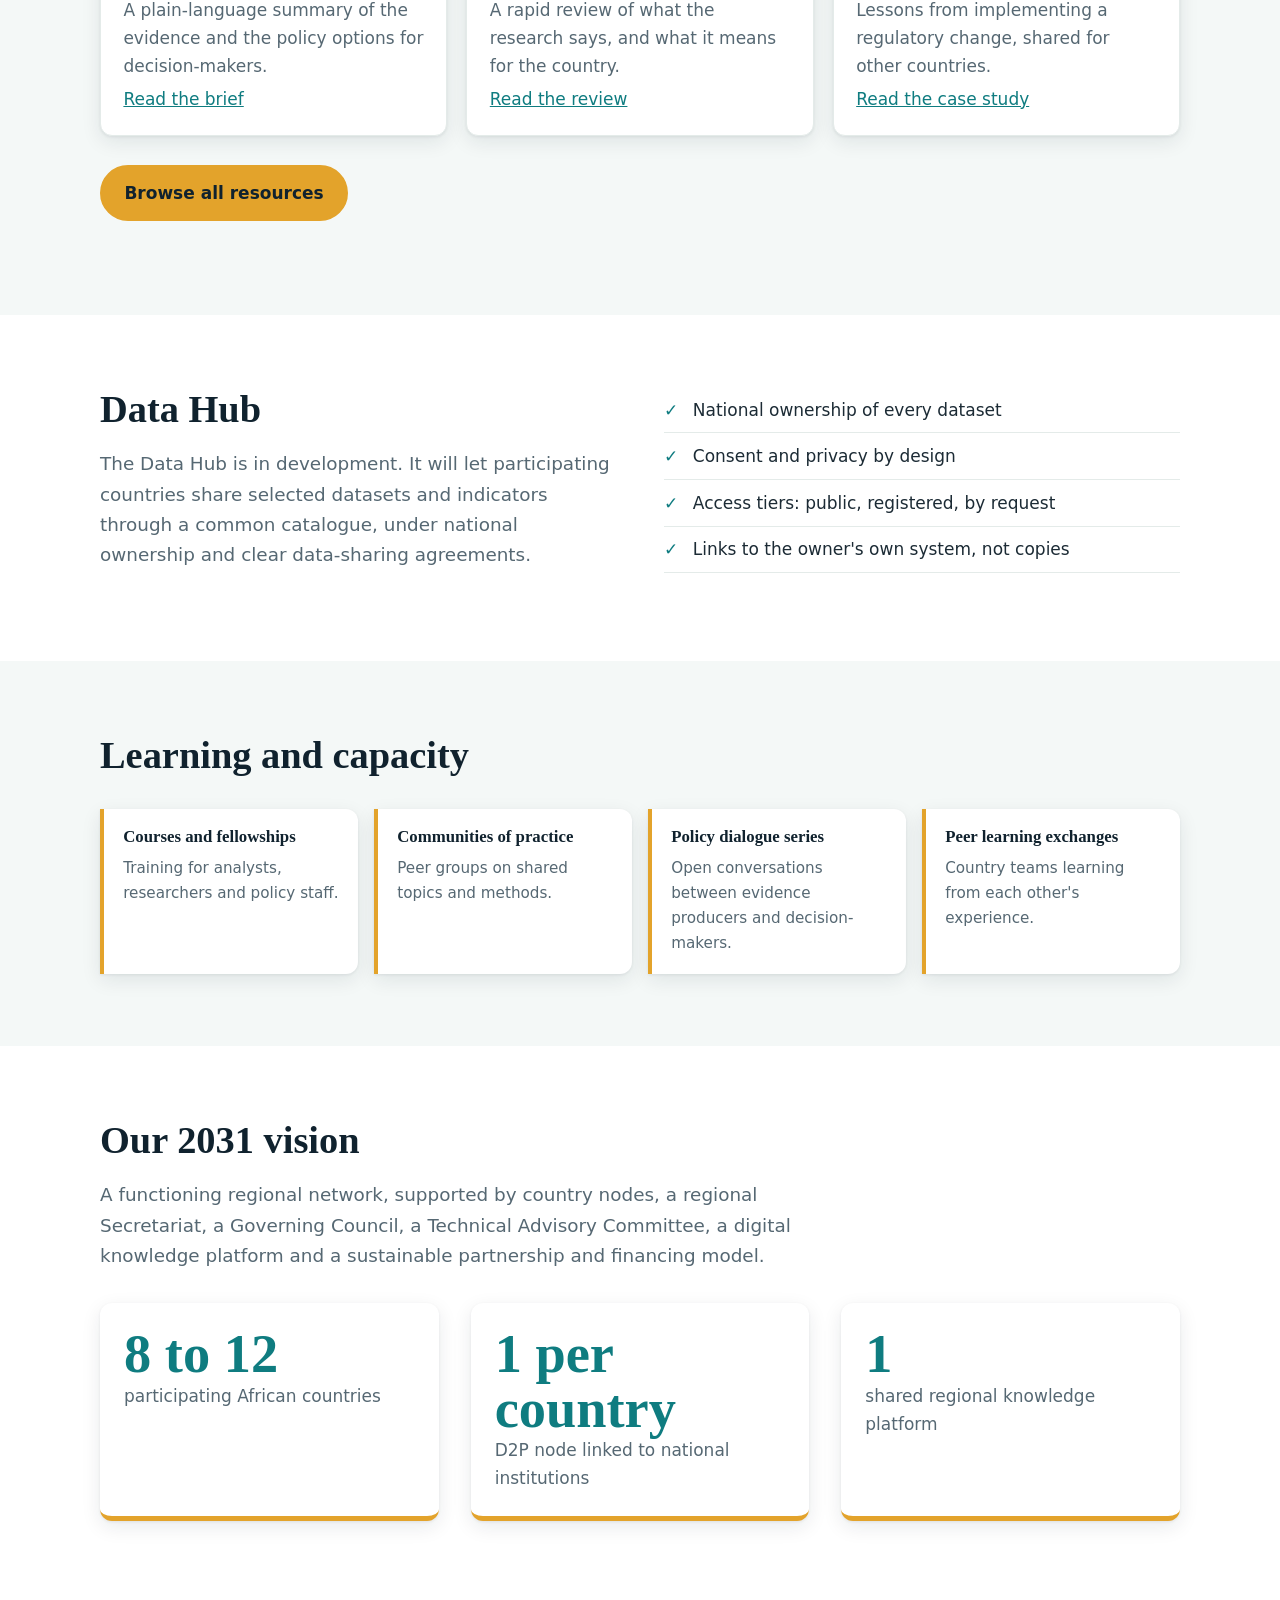
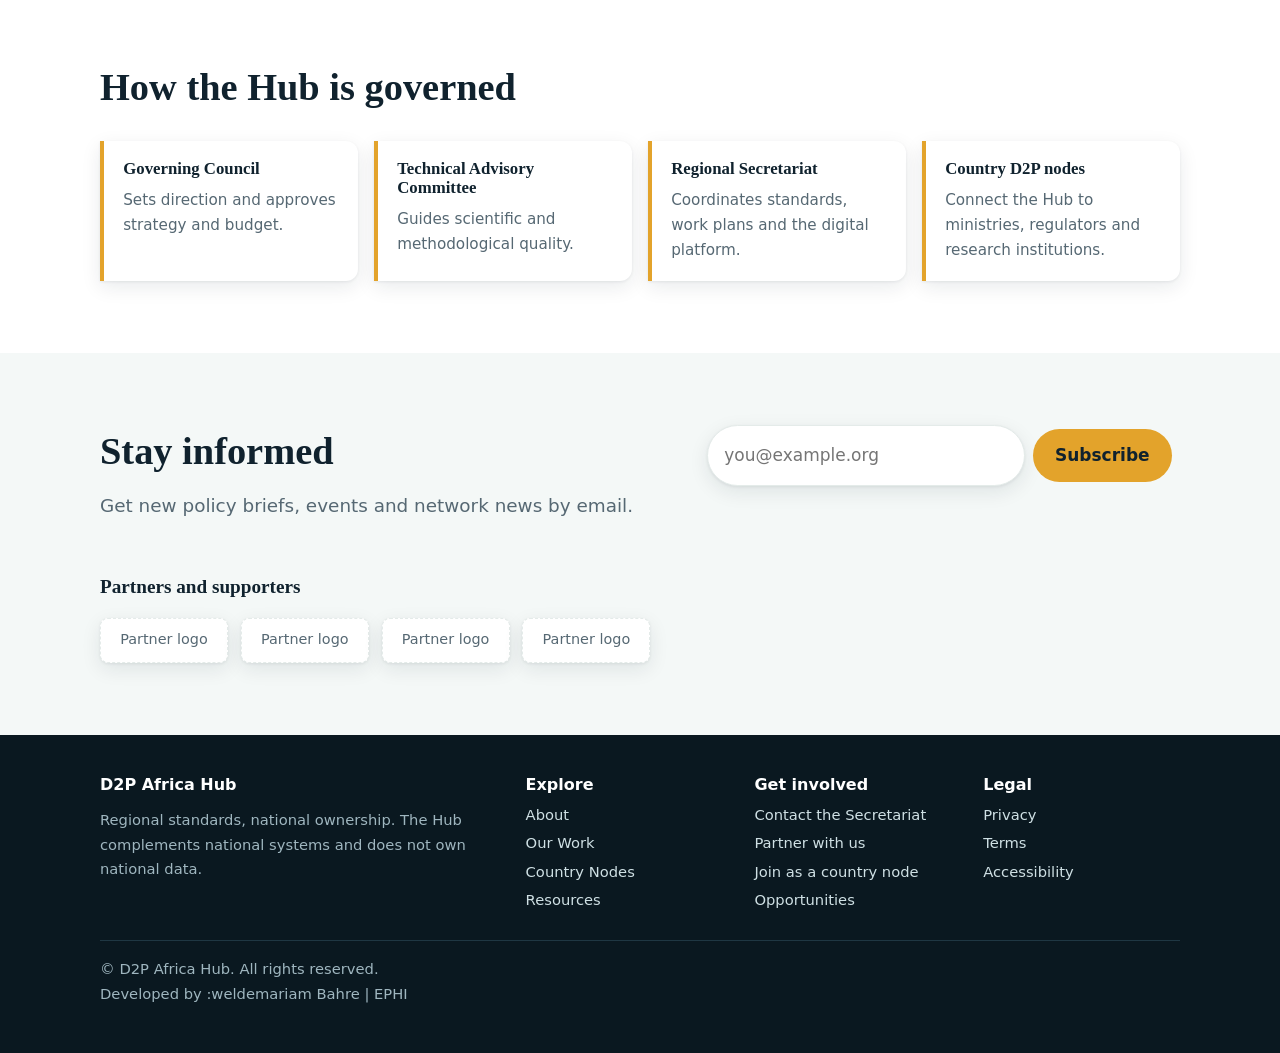
==== commit dd7217b2: "me" ====
--- a/index.html
+++ b/index.html
@@ -152,7 +152,7 @@
    <div><h3>Get involved</h3><a href="#involved">Contact the Secretariat</a><a href="#involved">Partner with us</a><a href="#involved">Join as a country node</a><a href="#involved">Opportunities</a></div>
    <div><h3>Legal</h3><a href="#top">Privacy</a><a href="#top">Terms</a><a href="#top">Accessibility</a></div>
   </div>
-  <p class="ow">&copy; D2P Africa Hub. All rights reserved.    | Developed by :weldemariam Bahre | EPHI </p>
+  <p class="ow">&copy; D2P Africa Hub. All rights reserved. <br> Developed by :weldemariam Bahre | EPHI </p>
  </div>
 </footer>
 <script src="js/script.js"></script>
